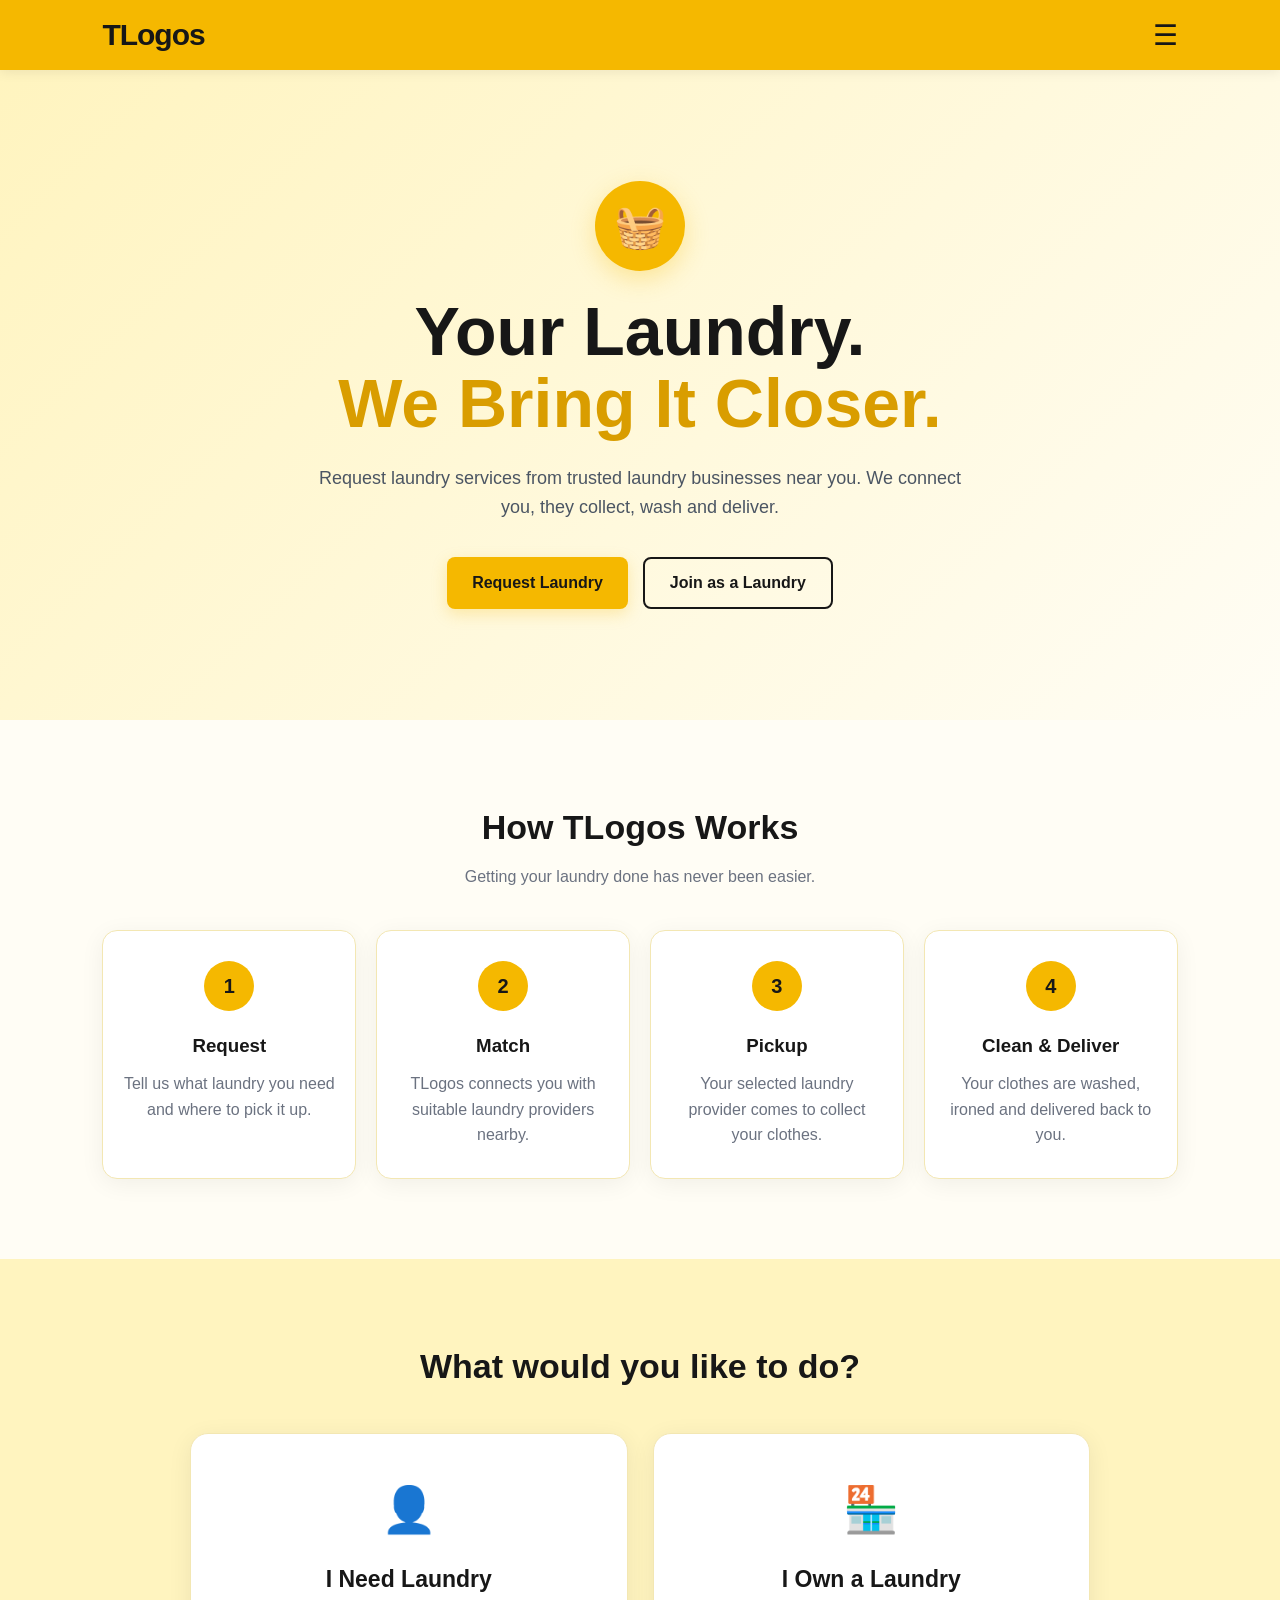
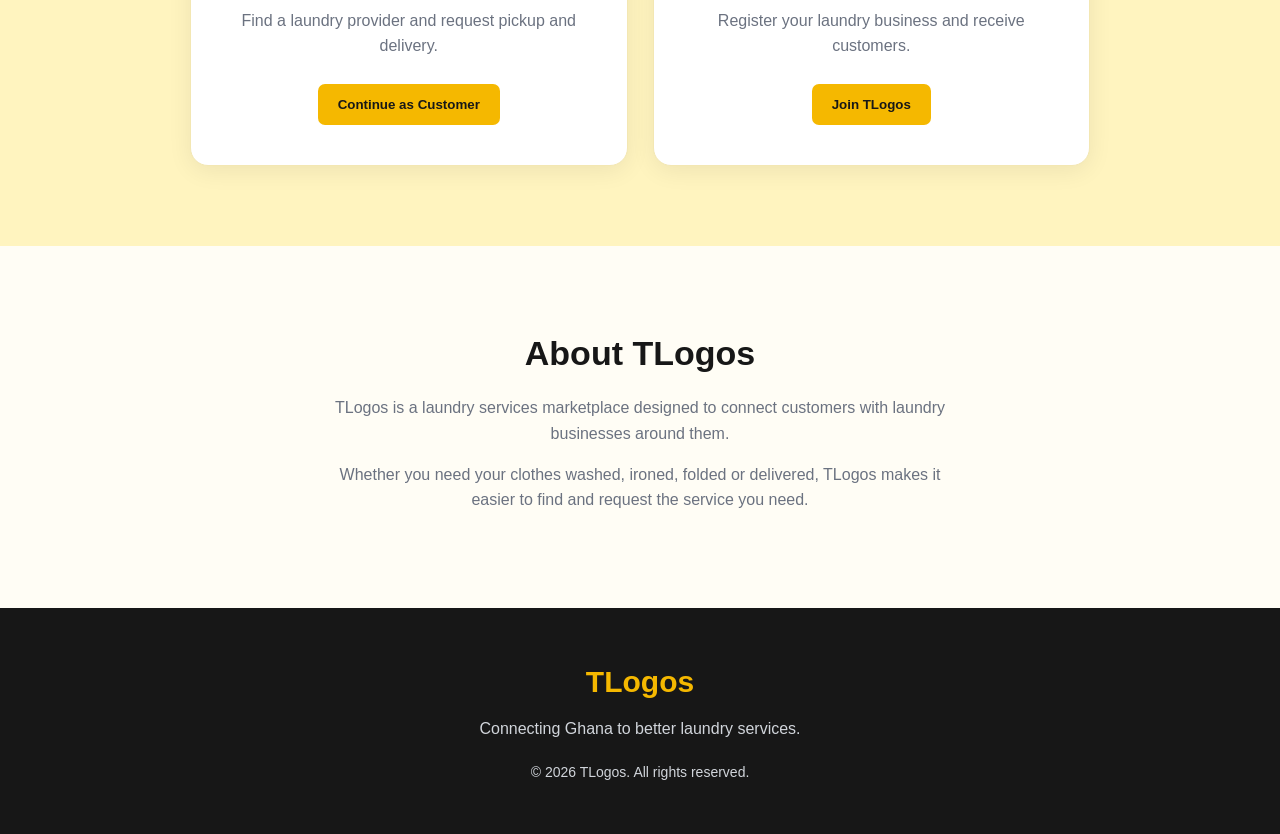
==== index.html @ b827c6e8 "Add files via upload" ====
<!DOCTYPE html>
<html lang="en">
<head>
    <meta charset="UTF-8">
    <meta name="viewport" content="width=device-width, initial-scale=1.0">

    <meta name="theme-color" content="#172554">

    <title>TLogos - Laundry Services</title>

    <link rel="stylesheet" href="style.css">
</head>

<body>

    <header class="top-bar">
        <div class="logo">TLogos</div>

        <button class="menu-btn" onclick="toggleMenu()">☰</button>
    </header>

    <div id="mobileMenu" class="mobile-menu">
        <a href="#home">Home</a>
        <a href="#how">How It Works</a>
        <a href="#about">About TLogos</a>
    </div>

    <main>

        <!-- HERO SECTION -->
        <section id="home" class="hero">

            <div class="hero-content">

                <div class="logo-circle">
                    🧺
                </div>

                <h1>
                    Your Laundry.<br>
                    <span>We Bring It Closer.</span>
                </h1>

                <p>
                    Request laundry services from trusted laundry businesses
                    near you. We connect you, they collect, wash and deliver.
                </p>

                <div class="hero-buttons">

                    <button class="primary-btn" onclick="chooseCustomer()">
                        Request Laundry
                    </button>

                    <button class="secondary-btn" onclick="chooseLaundry()">
                        Join as a Laundry
                    </button>

                </div>

            </div>

        </section>


        <!-- HOW IT WORKS -->
        <section id="how" class="section">

            <h2>How TLogos Works</h2>

            <p class="section-intro">
                Getting your laundry done has never been easier.
            </p>

            <div class="steps">

                <div class="step-card">
                    <div class="step-number">1</div>
                    <h3>Request</h3>
                    <p>
                        Tell us what laundry you need and where to pick it up.
                    </p>
                </div>

                <div class="step-card">
                    <div class="step-number">2</div>
                    <h3>Match</h3>
                    <p>
                        TLogos connects you with suitable laundry providers nearby.
                    </p>
                </div>

                <div class="step-card">
                    <div class="step-number">3</div>
                    <h3>Pickup</h3>
                    <p>
                        Your selected laundry provider comes to collect your clothes.
                    </p>
                </div>

                <div class="step-card">
                    <div class="step-number">4</div>
                    <h3>Clean & Deliver</h3>
                    <p>
                        Your clothes are washed, ironed and delivered back to you.
                    </p>
                </div>

            </div>

        </section>


        <!-- CUSTOMER / LAUNDRY CHOICE -->
        <section class="choice-section">

            <h2>What would you like to do?</h2>

            <div class="choice-container">

                <div class="choice-card">

                    <div class="choice-icon">👤</div>

                    <h3>I Need Laundry</h3>

                    <p>
                        Find a laundry provider and request pickup and delivery.
                    </p>

                    <button onclick="chooseCustomer()">
                        Continue as Customer
                    </button>

                </div>


                <div class="choice-card">

                    <div class="choice-icon">🏪</div>

                    <h3>I Own a Laundry</h3>

                    <p>
                        Register your laundry business and receive customers.
                    </p>

                    <button onclick="chooseLaundry()">
                        Join TLogos
                    </button>

                </div>

            </div>

        </section>


        <!-- ABOUT -->
        <section id="about" class="about-section">

            <h2>About TLogos</h2>

            <p>
                TLogos is a laundry services marketplace designed to connect
                customers with laundry businesses around them.
            </p>

            <p>
                Whether you need your clothes washed, ironed, folded or
                delivered, TLogos makes it easier to find and request the
                service you need.
            </p>

        </section>

    </main>


    <footer>

        <div class="footer-logo">TLogos</div>

        <p>
            Connecting Ghana to better laundry services.
        </p>

        <p class="copyright">
            © 2026 TLogos. All rights reserved.
        </p>

    </footer>


    <script src="app.js"></script>

</body>
</html>
---- style.css ----
* {
    margin: 0;
    padding: 0;
    box-sizing: border-box;
}

html {
    scroll-behavior: smooth;
}

body {
    font-family: Arial, Helvetica, sans-serif;
    background: #fffdf5;
    color: #171717;
    line-height: 1.6;
}


/* =========================
   HEADER
========================= */

.top-bar {
    height: 70px;
    padding: 0 8%;

    display: flex;
    align-items: center;
    justify-content: space-between;

    background: #f5b800;
    color: #171717;

    position: sticky;
    top: 0;
    z-index: 1000;

    box-shadow: 0 2px 12px rgba(0, 0, 0, 0.08);
}

.logo {
    font-size: 30px;
    font-weight: 800;
    letter-spacing: -1px;
}

.menu-btn {
    border: none;
    background: transparent;
    color: #171717;
    font-size: 28px;
    cursor: pointer;
}


/* =========================
   MOBILE MENU
========================= */

.mobile-menu {
    display: none;

    background: #ffffff;

    padding: 15px 8%;

    box-shadow: 0 4px 15px rgba(0, 0, 0, 0.08);
}

.mobile-menu a {
    display: block;

    text-decoration: none;

    color: #171717;

    padding: 10px 0;

    font-weight: 600;
}


/* =========================
   HERO
========================= */

.hero {
    min-height: 650px;

    display: flex;
    align-items: center;
    justify-content: center;

    text-align: center;

    padding: 70px 8%;

    background:
        linear-gradient(
            135deg,
            #fff4bf,
            #fffdf5
        );

    color: #171717;
}

.hero-content {
    max-width: 750px;
}

.logo-circle {
    width: 90px;
    height: 90px;

    margin: 0 auto 25px;

    display: flex;
    align-items: center;
    justify-content: center;

    border-radius: 50%;

    background: #f5b800;

    font-size: 42px;

    box-shadow: 0 8px 25px rgba(245, 184, 0, 0.3);
}

.hero h1 {
    font-size: clamp(38px, 7vw, 68px);

    line-height: 1.05;

    margin-bottom: 25px;
}

.hero h1 span {
    color: #d99d00;
}

.hero p {
    max-width: 650px;

    margin: auto;

    font-size: 18px;

    color: #4b5563;
}

.hero-buttons {
    margin-top: 35px;

    display: flex;

    gap: 15px;

    justify-content: center;

    flex-wrap: wrap;
}

.primary-btn,
.secondary-btn {
    padding: 15px 25px;

    border-radius: 8px;

    font-size: 16px;

    font-weight: 700;

    cursor: pointer;

    transition: 0.2s;
}

.primary-btn {
    border: none;

    background: #f5b800;

    color: #171717;

    box-shadow: 0 5px 15px rgba(245, 184, 0, 0.25);
}

.secondary-btn {
    border: 2px solid #171717;

    background: transparent;

    color: #171717;
}

.primary-btn:hover,
.secondary-btn:hover {
    transform: translateY(-2px);
}


/* =========================
   GENERAL SECTIONS
========================= */

.section,
.choice-section,
.about-section {
    padding: 80px 8%;

    text-align: center;
}

.section h2,
.choice-section h2,
.about-section h2 {
    font-size: 34px;

    margin-bottom: 10px;
}

.section-intro {
    color: #6b7280;

    margin-bottom: 40px;
}


/* =========================
   STEPS
========================= */

.steps {
    max-width: 1100px;

    margin: 40px auto 0;

    display: grid;

    grid-template-columns: repeat(4, 1fr);

    gap: 20px;
}

.step-card {
    background: #ffffff;

    padding: 30px 20px;

    border-radius: 15px;

    border: 1px solid #f3e7b3;

    box-shadow: 0 5px 25px rgba(0, 0, 0, 0.06);
}

.step-number {
    width: 50px;
    height: 50px;

    margin: 0 auto 20px;

    display: flex;

    align-items: center;

    justify-content: center;

    border-radius: 50%;

    background: #f5b800;

    color: #171717;

    font-weight: bold;

    font-size: 20px;
}

.step-card h3 {
    margin-bottom: 10px;
}

.step-card p {
    color: #6b7280;
}


/* =========================
   CUSTOMER / LAUNDRY CHOICE
========================= */

.choice-section {
    background: #fff4bf;
}

.choice-container {
    max-width: 900px;

    margin: 40px auto 0;

    display: grid;

    grid-template-columns: repeat(2, 1fr);

    gap: 25px;
}

.choice-card {
    background: #ffffff;

    padding: 40px 30px;

    border-radius: 18px;

    border: 1px solid #f3e7b3;

    box-shadow: 0 5px 25px rgba(0, 0, 0, 0.07);
}

.choice-icon {
    font-size: 45px;

    margin-bottom: 15px;
}

.choice-card h3 {
    font-size: 23px;

    margin-bottom: 10px;
}

.choice-card p {
    color: #6b7280;

    margin-bottom: 25px;
}

.choice-card button {
    border: none;

    background: #f5b800;

    color: #171717;

    padding: 13px 20px;

    border-radius: 7px;

    font-weight: bold;

    cursor: pointer;

    transition: 0.2s;
}

.choice-card button:hover {
    background: #d99d00;

    transform: translateY(-2px);
}


/* =========================
   ABOUT
========================= */

.about-section {
    max-width: 850px;

    margin: auto;
}

.about-section p {
    margin: 15px auto;

    color: #6b7280;
}


/* =========================
   FOOTER
========================= */

footer {
    background: #171717;

    color: white;

    text-align: center;

    padding: 50px 8%;
}

.footer-logo {
    font-size: 30px;

    font-weight: bold;

    margin-bottom: 10px;

    color: #f5b800;
}

footer p {
    color: #d1d5db;
}

.copyright {
    margin-top: 20px;

    font-size: 14px;
}


/* =========================
   MOBILE
========================= */

@media (max-width: 800px) {

    .steps {
        grid-template-columns: repeat(2, 1fr);
    }

}


@media (max-width: 600px) {

    .top-bar {
        padding: 0 6%;
    }

    .hero {
        min-height: 600px;

        padding: 60px 6%;
    }

    .hero p {
        font-size: 16px;
    }

    .section,
    .choice-section,
    .about-section {
        padding: 60px 6%;
    }

    .steps {
        grid-template-columns: 1fr;
    }

    .choice-container {
        grid-template-columns: 1fr;
    }

    .hero-buttons {
        flex-direction: column;
    }

    .primary-btn,
    .secondary-btn {
        width: 100%;
    }

}

/* =========================
   REGISTRATION
========================= */

.registration-section {
    min-height: calc(100vh - 70px);

    display: flex;
    justify-content: center;
    align-items: center;

    padding: 60px 6%;

    background:
        linear-gradient(
            135deg,
            #fff4bf,
            #fffdf5
        );
}

.registration-card {
    width: 100%;
    max-width: 550px;

    background: #ffffff;

    padding: 45px 40px;

    border-radius: 20px;

    border: 1px solid #f3e7b3;

    box-shadow: 0 10px 40px rgba(0, 0, 0, 0.08);

    text-align: center;
}

.registration-icon {
    width: 75px;
    height: 75px;

    margin: 0 auto 20px;

    display: flex;
    align-items: center;
    justify-content: center;

    border-radius: 50%;

    background: #fff4bf;

    font-size: 35px;
}

.registration-card h1 {
    font-size: 32px;

    margin-bottom: 10px;
}

.registration-intro {
    color: #6b7280;

    margin-bottom: 30px;
}

.form-group {
    text-align: left;

    margin-bottom: 20px;
}

.form-group label {
    display: block;

    margin-bottom: 7px;

    font-weight: 700;

    color: #171717;
}

.form-group input,
.form-group select {
    width: 100%;

    padding: 14px 15px;

    border: 1px solid #d1d5db;

    border-radius: 8px;

    font-size: 15px;

    outline: none;

    background: #ffffff;
}

.form-group input:focus,
.form-group select:focus {
    border-color: #f5b800;

    box-shadow: 0 0 0 3px rgba(245, 184, 0, 0.15);
}

.form-button {
    width: 100%;

    border: none;

    background: #f5b800;

    color: #171717;

    padding: 15px;

    border-radius: 8px;

    font-size: 16px;

    font-weight: 700;

    cursor: pointer;

    margin-top: 5px;

    transition: 0.2s;
}

.form-button:hover {
    background: #d99d00;

    transform: translateY(-1px);
}

.switch-account {
    margin-top: 25px;

    color: #6b7280;
}

.switch-account a,
.back-home a {
    color: #b17d00;

    font-weight: 700;

    text-decoration: none;
}

.back-home {
    margin-top: 20px;
}


/* MOBILE REGISTRATION */

@media (max-width: 600px) {

    .registration-section {
        padding: 40px 5%;
    }

    .registration-card {
        padding: 35px 22px;
    }

    .registration-card h1 {
        font-size: 27px;
    }

}
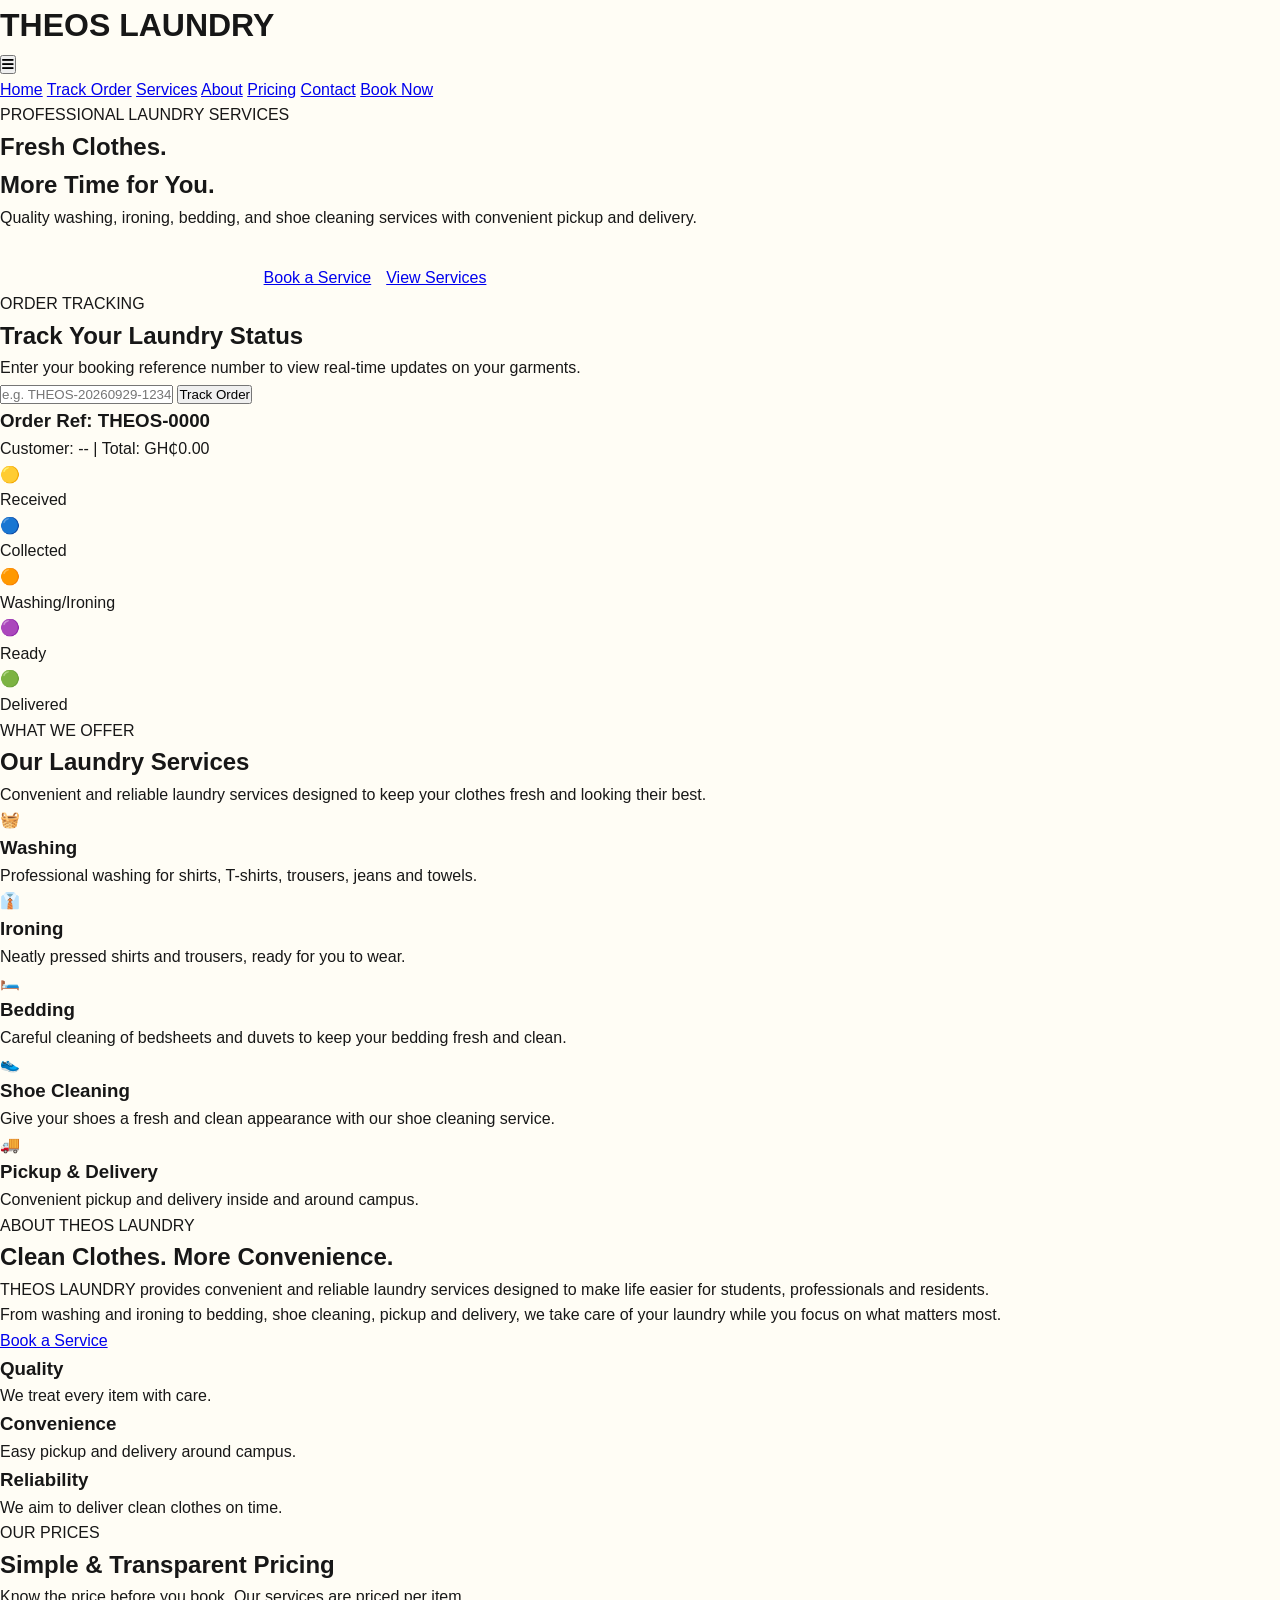
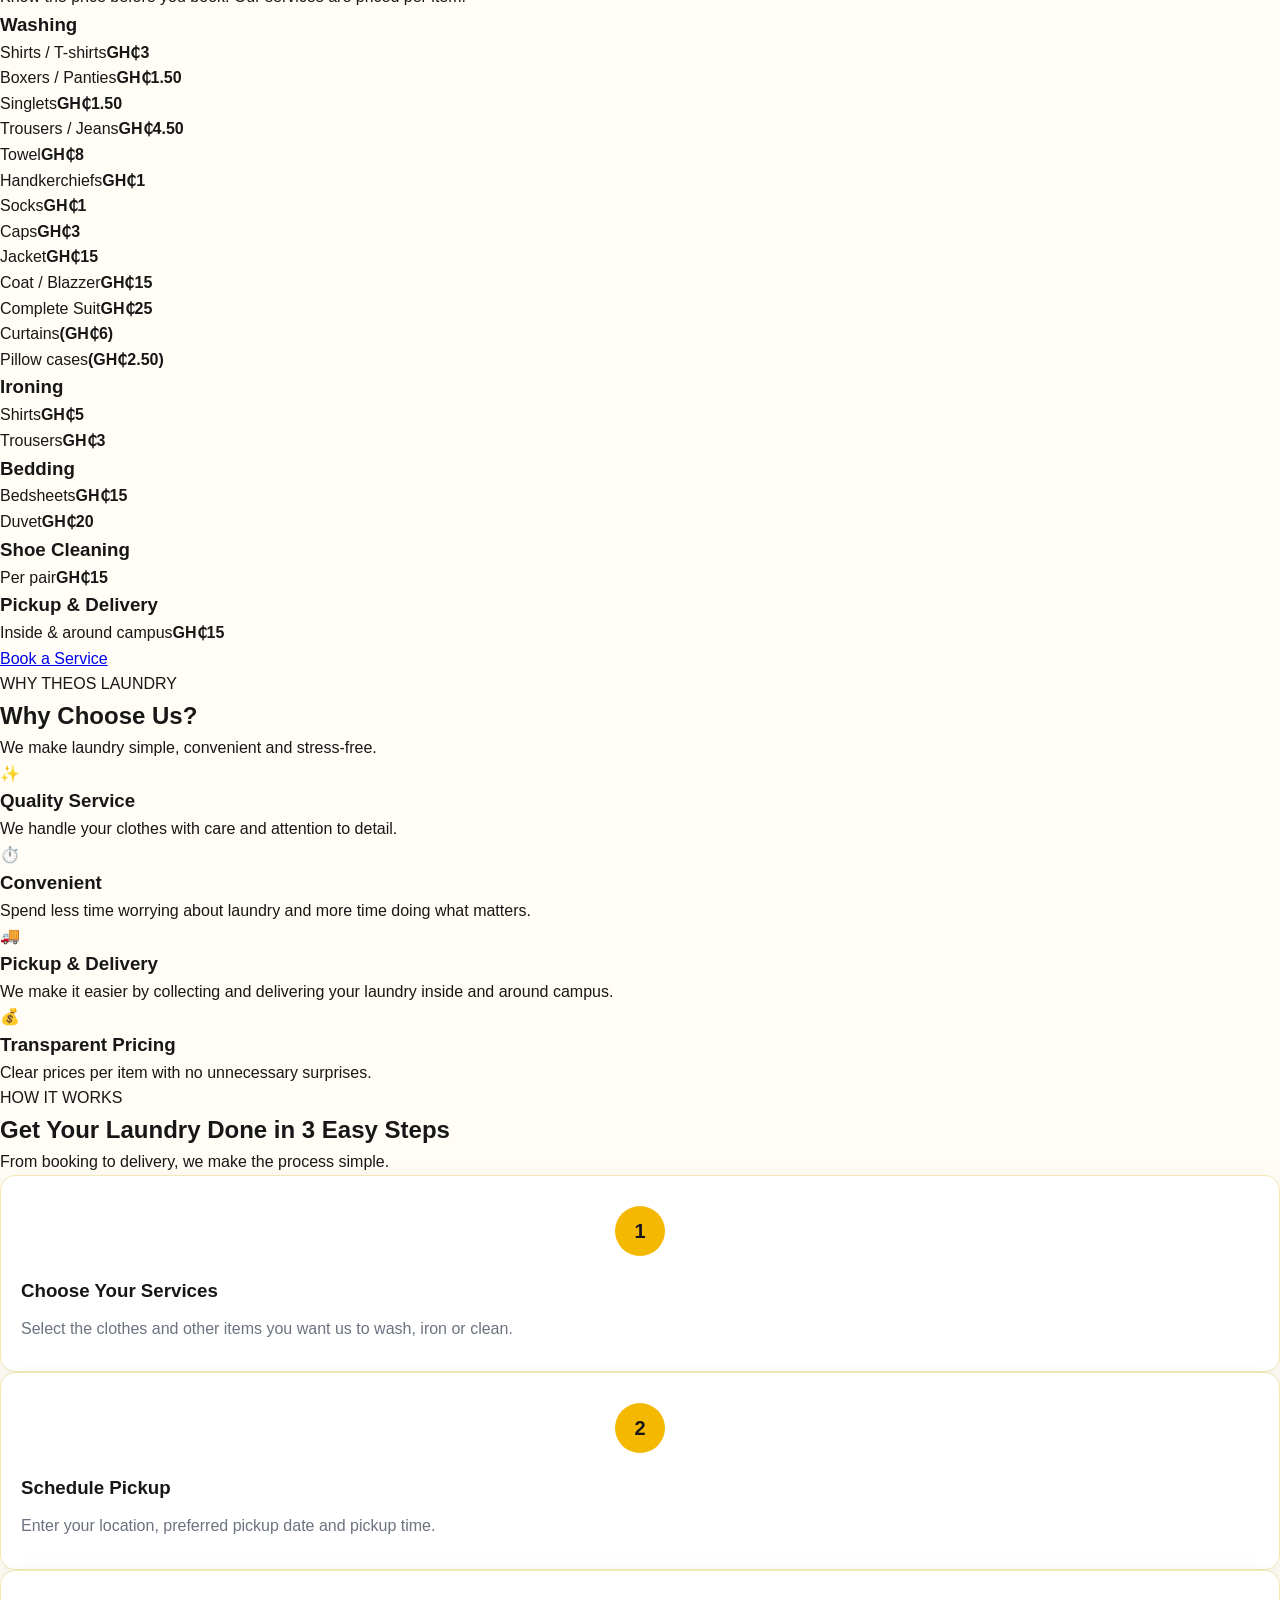
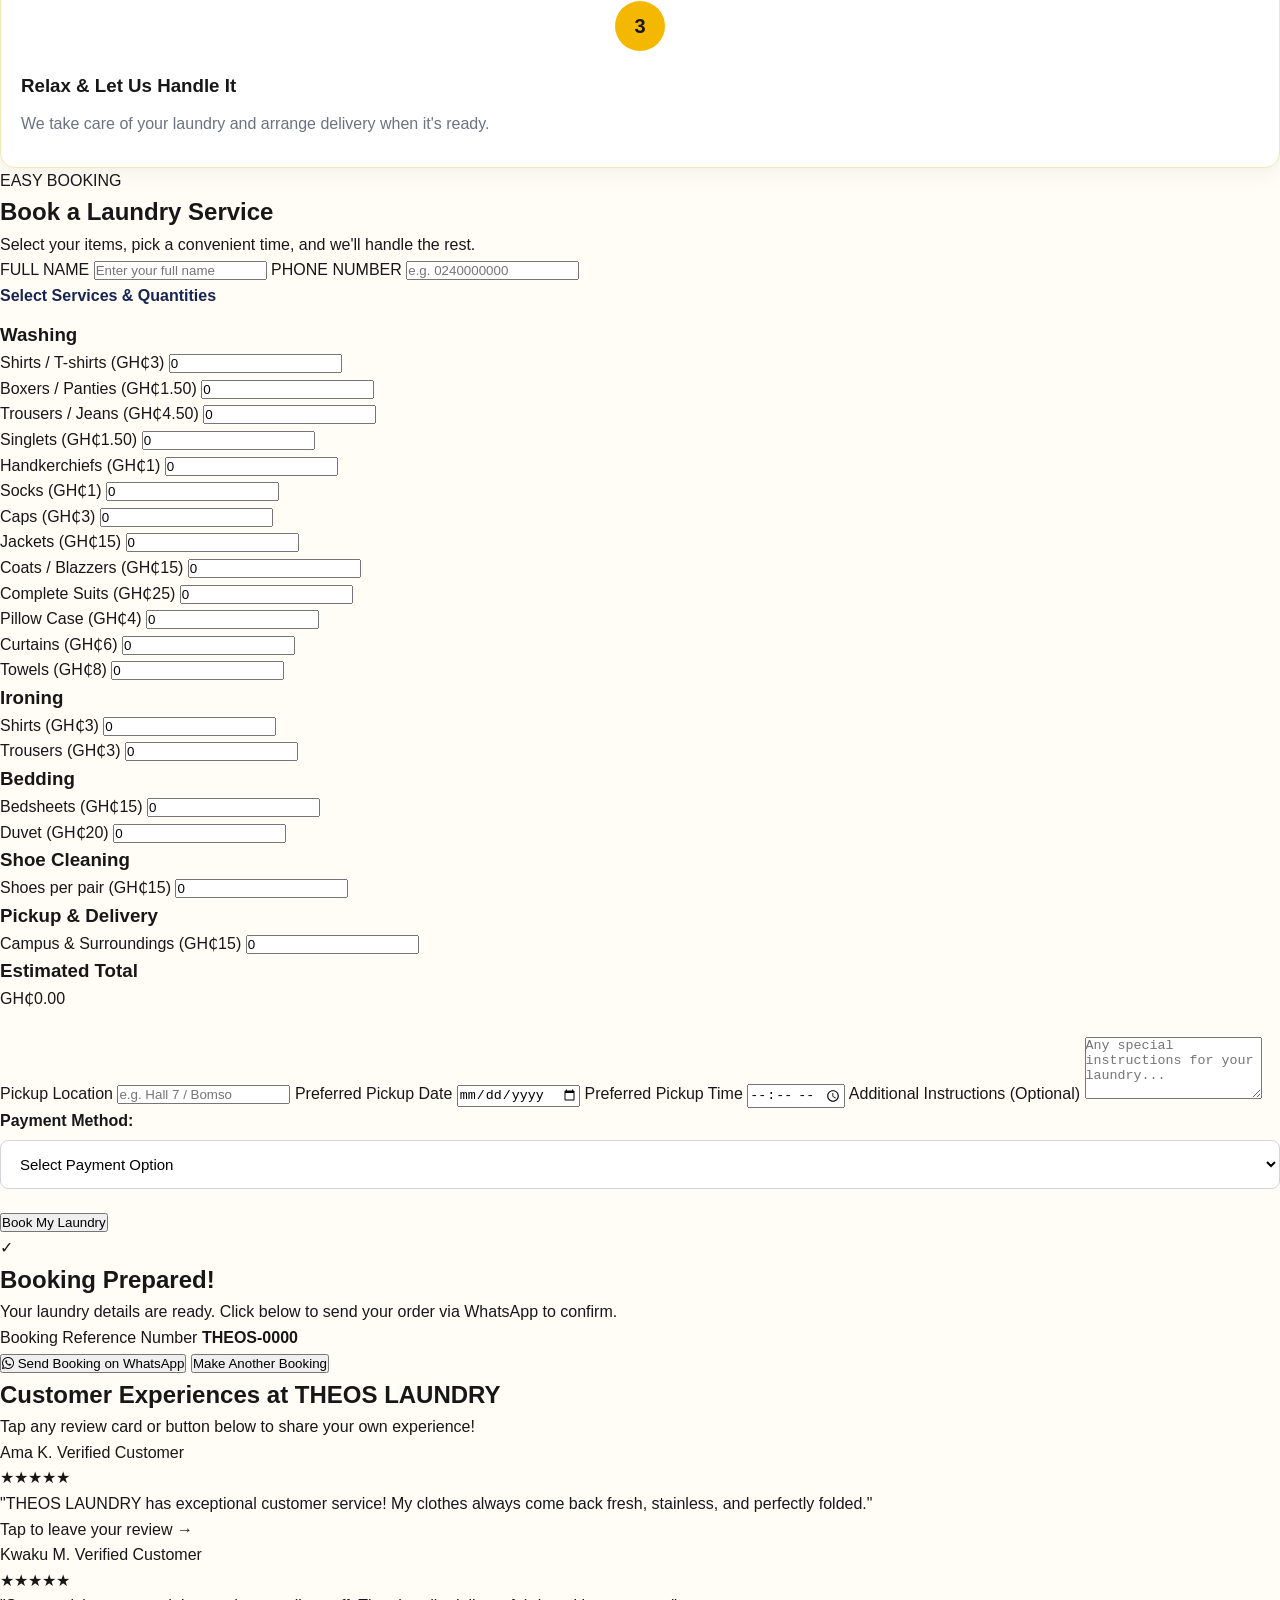
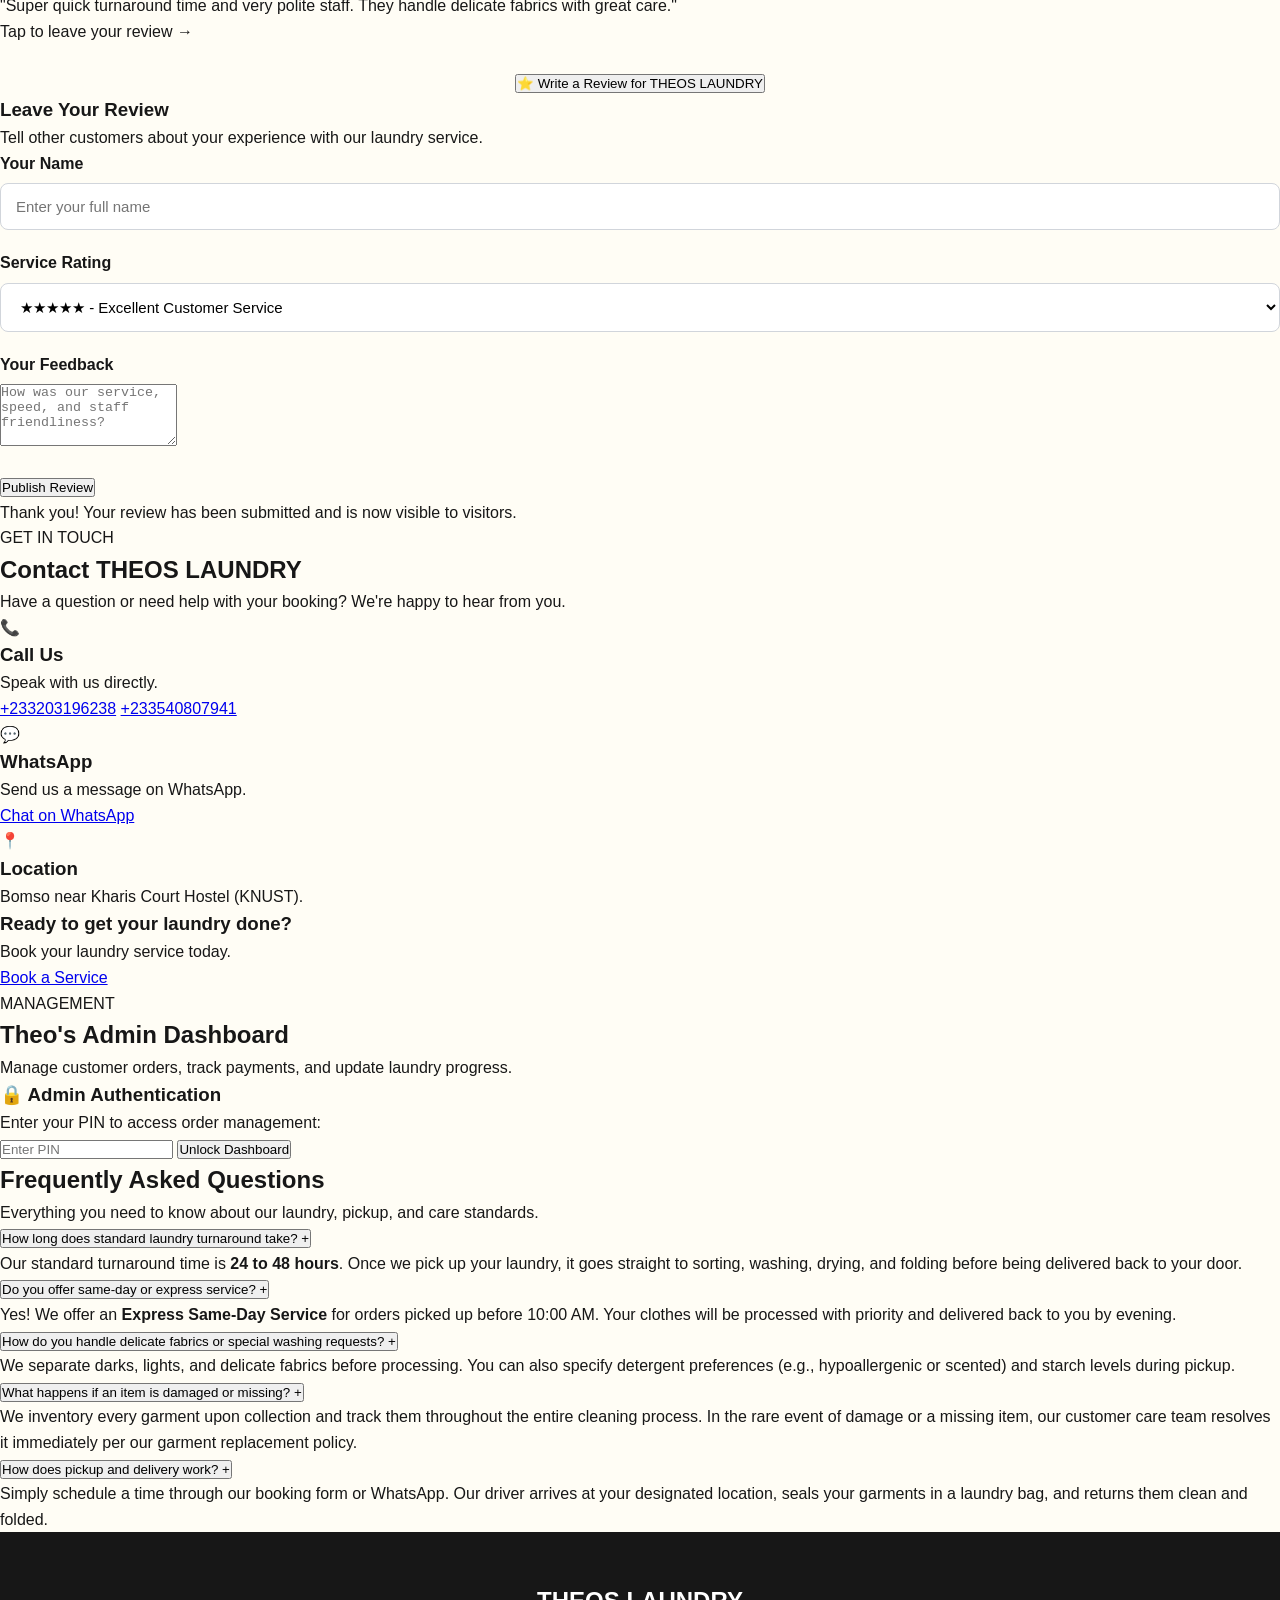
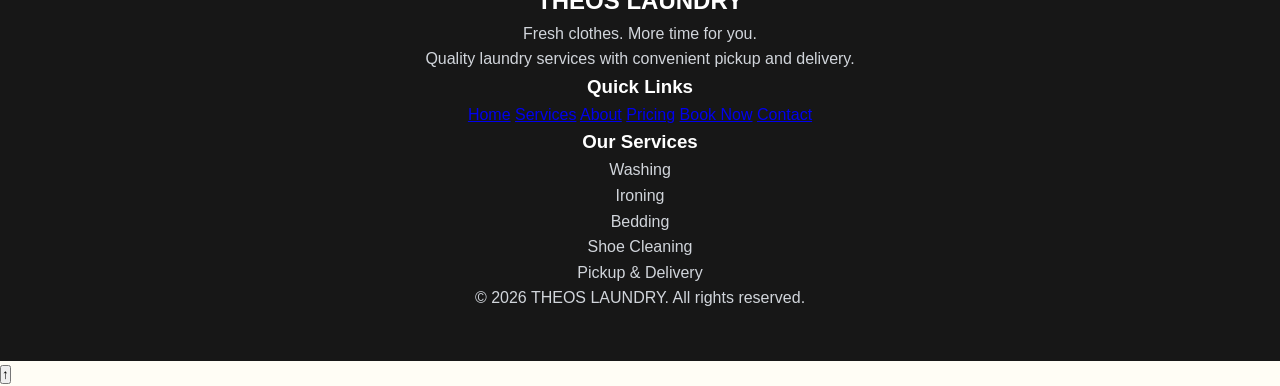
==== commit d1f151a9: "Update index.html" ====
--- a/index.html
+++ b/index.html
@@ -1,198 +1,801 @@
 <!DOCTYPE html>
 <html lang="en">
+
 <head>
     <meta charset="UTF-8">
     <meta name="viewport" content="width=device-width, initial-scale=1.0">
-
-    <meta name="theme-color" content="#172554">
-
-    <title>TLogos - Laundry Services</title>
-
+    <title>THEOS LAUNDRY | Professional Laundry and Garment Care</title>
+
+   <link rel="manifest" href="manifest.json">
+<meta name="theme-color" content="#172554">
+    <!-- CSS Stylesheets -->
     <link rel="stylesheet" href="style.css">
+    <link rel="stylesheet" href="https://cdnjs.cloudflare.com/ajax/libs/font-awesome/6.5.2/css/all.min.css">
 </head>
 
-<body>
-
-    <header class="top-bar">
-        <div class="logo">TLogos</div>
-
-        <button class="menu-btn" onclick="toggleMenu()">☰</button>
+<body> 
+
+    <!-- HEADER -->
+    <header>
+        <h1>THEOS LAUNDRY</h1>
+
+        <button class="menu-toggle" id="menu-toggle" aria-label="Toggle Navigation">
+            <i class="fa-solid fa-bars"></i>
+        </button>
+
+        <nav id="navbar">
+            <a href="#home">Home</a>
+            <a href="#track-order">Track Order</a>
+            <a href="#services">Services</a>
+            <a href="#about">About</a>
+            <a href="#pricing">Pricing</a>
+            <a href="#contact">Contact</a>
+            <a href="#booking">Book Now</a>
+        </nav>
     </header>
 
-    <div id="mobileMenu" class="mobile-menu">
-        <a href="#home">Home</a>
-        <a href="#how">How It Works</a>
-        <a href="#about">About TLogos</a>
-    </div>
-
+    <!-- MAIN CONTENT -->
     <main>
 
-        <!-- HERO SECTION -->
-        <section id="home" class="hero">
-
+        <!-- HOME HERO -->
+        <section id="home">
             <div class="hero-content">
-
-                <div class="logo-circle">
-                    🧺
-                </div>
-
-                <h1>
-                    Your Laundry.<br>
-                    <span>We Bring It Closer.</span>
-                </h1>
-
-                <p>
-                    Request laundry services from trusted laundry businesses
-                    near you. We connect you, they collect, wash and deliver.
-                </p>
-
-                <div class="hero-buttons">
-
-                    <button class="primary-btn" onclick="chooseCustomer()">
-                        Request Laundry
-                    </button>
-
-                    <button class="secondary-btn" onclick="chooseLaundry()">
-                        Join as a Laundry
-                    </button>
-
-                </div>
-
-            </div>
-
-        </section>
-
+                <div class="hero-text">
+                    <p class="hero-label">PROFESSIONAL LAUNDRY SERVICES</p>
+                    <h1>Fresh Clothes.<br><span>More Time for You.</span></h1>
+                    <p>Quality washing, ironing, bedding, and shoe cleaning services with convenient pickup and delivery.</p>
+                    <div class="hero-buttons">
+                        <a href="#booking" class="btn-primary">Book a Service</a>
+                        <a href="#services" class="btn-secondary">View Services</a>
+                    </div>
+                </div>
+            </div>
+        </section>
+
+        <!-- TRACK ORDER SECTION -->
+        <section id="track-order">
+            <div class="section-heading">
+                <p>ORDER TRACKING</p>
+                <h2>Track Your Laundry Status</h2>
+                <p>Enter your booking reference number to view real-time updates on your garments.</p>
+            </div>
+
+            <div class="tracker-card">
+                <div class="tracker-input-group">
+                    <label for="track-input" class="sr-only" style="display:none;">Order Reference</label>
+                    <input type="text" id="track-input" name="track_input" placeholder="e.g. THEOS-20260929-1234">
+                    <button id="track-btn" type="button">Track Order</button>
+                </div>
+
+                <!-- TRACKER RESULT DISPLAY -->
+                <div id="tracker-result" class="tracker-result">
+                    <div class="order-info-header">
+                        <h3>Order Ref: <span id="display-ref-id">THEOS-0000</span></h3>
+                        <p id="display-order-details">Customer: -- | Total: GH₵0.00</p>
+                    </div>
+
+                    <!-- Progress Steps -->
+                    <div class="status-steps">
+                        <div class="step-item" id="status-received">
+                            <div class="step-icon">🟡</div>
+                            <p>Received</p>
+                        </div>
+                        <div class="step-item" id="status-collected">
+                            <div class="step-icon">🔵</div>
+                            <p>Collected</p>
+                        </div>
+                        <div class="step-item" id="status-processing">
+                            <div class="step-icon">🟠</div>
+                            <p>Washing/Ironing</p>
+                        </div>
+                        <div class="step-item" id="status-ready">
+                            <div class="step-icon">🟣</div>
+                            <p>Ready</p>
+                        </div>
+                        <div class="step-item" id="status-delivered">
+                            <div class="step-icon">🟢</div>
+                            <p>Delivered</p>
+                        </div>
+                    </div>
+                    
+                    <p id="tracker-error-msg" class="tracker-error-msg"></p>
+                </div>
+            </div>
+        </section>
+
+        <!-- SERVICES -->
+        <section id="services">
+            <div class="section-heading">
+                <p>WHAT WE OFFER</p>
+                <h2>Our Laundry Services</h2>
+                <p>Convenient and reliable laundry services designed to keep your clothes fresh and looking their best.</p>
+            </div>
+
+            <div class="services-container">
+                <div class="service-card">
+                    <div class="service-icon">🧺</div>
+                    <h3>Washing</h3>
+                    <p>Professional washing for shirts, T-shirts, trousers, jeans and towels.</p>
+                </div>
+
+                <div class="service-card">
+                    <div class="service-icon">👔</div>
+                    <h3>Ironing</h3>
+                    <p>Neatly pressed shirts and trousers, ready for you to wear.</p>
+                </div>
+
+                <div class="service-card">
+                    <div class="service-icon">🛏️</div>
+                    <h3>Bedding</h3>
+                    <p>Careful cleaning of bedsheets and duvets to keep your bedding fresh and clean.</p>
+                </div>
+
+                <div class="service-card">
+                    <div class="service-icon">👟</div>
+                    <h3>Shoe Cleaning</h3>
+                    <p>Give your shoes a fresh and clean appearance with our shoe cleaning service.</p>
+                </div>
+
+                <div class="service-card">
+                    <div class="service-icon">🚚</div>
+                    <h3>Pickup & Delivery</h3>
+                    <p>Convenient pickup and delivery inside and around campus.</p>
+                </div>
+            </div>
+        </section>
+
+        <!-- ABOUT -->
+        <section id="about">
+            <div class="about-container">
+                <div class="about-text">
+                    <p class="about-label">ABOUT THEOS LAUNDRY</p>
+                    <h2>Clean Clothes. More Convenience.</h2>
+                    <p>THEOS LAUNDRY provides convenient and reliable laundry services designed to make life easier for students, professionals and residents.</p>
+                    <p>From washing and ironing to bedding, shoe cleaning, pickup and delivery, we take care of your laundry while you focus on what matters most.</p>
+                    <a href="#booking" class="btn-primary">Book a Service</a>
+                </div>
+
+                <div class="about-highlights">
+                    <div class="highlight">
+                        <h3>Quality</h3>
+                        <p>We treat every item with care.</p>
+                    </div>
+                    <div class="highlight">
+                        <h3>Convenience</h3>
+                        <p>Easy pickup and delivery around campus.</p>
+                    </div>
+                    <div class="highlight">
+                        <h3>Reliability</h3>
+                        <p>We aim to deliver clean clothes on time.</p>
+                    </div>
+                </div>
+            </div>
+        </section>
+
+        <!-- PRICING -->
+        <section id="pricing">
+            <div class="section-heading">
+                <p>OUR PRICES</p>
+                <h2>Simple & Transparent Pricing</h2>
+                <p>Know the price before you book. Our services are priced per item.</p>
+            </div>
+
+            <div class="pricing-container">
+                <div class="pricing-card">
+                    <h3>Washing</h3>
+                    <div class="price-item"><span>Shirts / T-shirts</span><strong>GH₵3</strong></div>
+                    <div class="price-item"><span>Boxers / Panties</span><strong>GH₵1.50</strong></div>
+                    <div class="price-item"><span>Singlets</span><strong>GH₵1.50</strong></div>
+                    <div class="price-item"><span>Trousers / Jeans</span><strong>GH₵4.50</strong></div>
+                    <div class="price-item"><span>Towel</span><strong>GH₵8</strong></div>
+                    <div class="price-item"><span>Handkerchiefs</span><strong>GH₵1</strong></div>
+                    <div class="price-item"><span>Socks</span><strong>GH₵1</strong></div>
+                    <div class="price-item"><span>Caps</span><strong>GH₵3</strong></div>
+                    <div class="price-item"><span>Jacket</span><strong>GH₵15</strong></div>
+                    <div class="price-item"><span>Coat / Blazzer</span><strong>GH₵15</strong></div>
+                    <div class="price-item"><span>Complete Suit</span><strong>GH₵25</strong></div>
+                    <div class="price-item"><span>Curtains</span><strong>(GH₵6)</strong></div>
+                    <div class="price-item"><span>Pillow cases</span><strong>(GH₵2.50)</strong></div>
+
+                </div>
+
+                <div class="pricing-card">
+                    <h3>Ironing</h3>
+                    <div class="price-item"><span>Shirts</span><strong>GH₵5</strong></div>
+                    <div class="price-item"><span>Trousers</span><strong>GH₵3</strong></div>
+                </div>
+
+                <div class="pricing-card">
+                    <h3>Bedding</h3>
+                    <div class="price-item"><span>Bedsheets</span><strong>GH₵15</strong></div>
+                    <div class="price-item"><span>Duvet</span><strong>GH₵20</strong></div>
+                </div>
+
+                <div class="pricing-card">
+                    <h3>Shoe Cleaning</h3>
+                    <div class="price-item"><span>Per pair</span><strong>GH₵15</strong></div>
+                </div>
+
+                <div class="pricing-card pickup-card">
+                    <h3>Pickup & Delivery</h3>
+                    <div class="price-item"><span>Inside & around campus</span><strong>GH₵15</strong></div>
+                </div>
+            </div>
+
+            <div class="pricing-button">
+                <a href="#booking" class="btn-primary">Book a Service</a>
+            </div>
+        </section>
+
+        <!-- WHY CHOOSE US -->
+        <section id="why-us">
+            <div class="section-heading">
+                <p>WHY THEOS LAUNDRY</p>
+                <h2>Why Choose Us?</h2>
+                <p>We make laundry simple, convenient and stress-free.</p>
+            </div>
+
+            <div class="why-container">
+                <div class="why-card">
+                    <div class="why-icon">✨</div>
+                    <h3>Quality Service</h3>
+                    <p>We handle your clothes with care and attention to detail.</p>
+                </div>
+
+                <div class="why-card">
+                    <div class="why-icon">⏱️</div>
+                    <h3>Convenient</h3>
+                    <p>Spend less time worrying about laundry and more time doing what matters.</p>
+                </div>
+
+                <div class="why-card">
+                    <div class="why-icon">🚚</div>
+                    <h3>Pickup & Delivery</h3>
+                    <p>We make it easier by collecting and delivering your laundry inside and around campus.</p>
+                </div>
+
+                <div class="why-card">
+                    <div class="why-icon">💰</div>
+                    <h3>Transparent Pricing</h3>
+                    <p>Clear prices per item with no unnecessary surprises.</p>
+                </div>
+            </div>
+        </section>
 
         <!-- HOW IT WORKS -->
-        <section id="how" class="section">
-
-            <h2>How TLogos Works</h2>
-
-            <p class="section-intro">
-                Getting your laundry done has never been easier.
-            </p>
-
-            <div class="steps">
-
+        <section id="how-it-works">
+            <div class="section-heading">
+                <p>HOW IT WORKS</p>
+                <h2>Get Your Laundry Done in 3 Easy Steps</h2>
+                <p>From booking to delivery, we make the process simple.</p>
+            </div>
+
+            <div class="steps-container">
                 <div class="step-card">
                     <div class="step-number">1</div>
-                    <h3>Request</h3>
-                    <p>
-                        Tell us what laundry you need and where to pick it up.
-                    </p>
+                    <h3>Choose Your Services</h3>
+                    <p>Select the clothes and other items you want us to wash, iron or clean.</p>
                 </div>
 
                 <div class="step-card">
                     <div class="step-number">2</div>
-                    <h3>Match</h3>
-                    <p>
-                        TLogos connects you with suitable laundry providers nearby.
-                    </p>
+                    <h3>Schedule Pickup</h3>
+                    <p>Enter your location, preferred pickup date and pickup time.</p>
                 </div>
 
                 <div class="step-card">
                     <div class="step-number">3</div>
-                    <h3>Pickup</h3>
-                    <p>
-                        Your selected laundry provider comes to collect your clothes.
-                    </p>
-                </div>
-
-                <div class="step-card">
-                    <div class="step-number">4</div>
-                    <h3>Clean & Deliver</h3>
-                    <p>
-                        Your clothes are washed, ironed and delivered back to you.
-                    </p>
-                </div>
-
-            </div>
-
-        </section>
-
-
-        <!-- CUSTOMER / LAUNDRY CHOICE -->
-        <section class="choice-section">
-
-            <h2>What would you like to do?</h2>
-
-            <div class="choice-container">
-
-                <div class="choice-card">
-
-                    <div class="choice-icon">👤</div>
-
-                    <h3>I Need Laundry</h3>
-
-                    <p>
-                        Find a laundry provider and request pickup and delivery.
-                    </p>
-
-                    <button onclick="chooseCustomer()">
-                        Continue as Customer
-                    </button>
-
-                </div>
-
-
-                <div class="choice-card">
-
-                    <div class="choice-icon">🏪</div>
-
-                    <h3>I Own a Laundry</h3>
-
-                    <p>
-                        Register your laundry business and receive customers.
-                    </p>
-
-                    <button onclick="chooseLaundry()">
-                        Join TLogos
-                    </button>
-
-                </div>
-
-            </div>
-
-        </section>
-
-
-        <!-- ABOUT -->
-        <section id="about" class="about-section">
-
-            <h2>About TLogos</h2>
-
-            <p>
-                TLogos is a laundry services marketplace designed to connect
-                customers with laundry businesses around them.
-            </p>
-
-            <p>
-                Whether you need your clothes washed, ironed, folded or
-                delivered, TLogos makes it easier to find and request the
-                service you need.
-            </p>
-
-        </section>
+                    <h3>Relax & Let Us Handle It</h3>
+                    <p>We take care of your laundry and arrange delivery when it's ready.</p>
+                </div>
+            </div>
+        </section>
+
+        <!-- BOOKING -->
+        <section id="booking">
+            <div class="section-heading">
+                <p>EASY BOOKING</p>
+                <h2>Book a Laundry Service</h2>
+                <p>Select your items, pick a convenient time, and we'll handle the rest.</p>
+            </div>
+
+            <!-- BOOKING FORM -->
+            <form id="booking-form">
+                <label for="name">FULL NAME</label>
+                <input type="text" id="name" name="full_name" placeholder="Enter your full name" required>
+
+                <label for="phone">PHONE NUMBER</label>
+                <input type="tel" id="phone" name="phone_number" placeholder="e.g. 0240000000" required>
+
+                <p style="font-weight: bold; margin-bottom: 12px; color: #172554;">Select Services & Quantities</p>
+
+                <div class="service-options">
+                    <div class="service-category">
+                        <h3>Washing</h3>
+                        <div class="service-item">
+                            <label for="washing-shirts">Shirts / T-shirts (GH₵3)</label>
+                            <input type="number" id="washing-shirts" name="washing_shirts" class="quantity" data-price="3" min="0" value="0">
+                        </div>
+                        <div class="service-item">
+                            <label for="washing-boxers">Boxers / Panties (GH₵1.50)</label> 
+                            <input type="number" id="washing-boxers" name="washing_boxers" class="quantity" data-price="1.50" min="0" value="0">
+                        </div>
+                    
+                        <div class="service-item">
+                            <label for="washing-trousers">Trousers / Jeans (GH₵4.50)</label>
+                            <input type="number" id="washing-trousers" name="washing_trousers" class="quantity" data-price="4.50" min="0" value="0">
+                        </div>
+
+                        <div class="service-item">
+                            <label for="washing-singlets">Singlets (GH₵1.50)</label>
+                            <input type="number" id="washing-singlets" name="washing_singlets" class="quantity" data-price="1.50" min="0" value="0">
+                        </div>
+
+                        <div class="service-item">
+                            <label for="washing-handkerchiefs">Handkerchiefs (GH₵1)</label>
+                            <input type="number" id="washing-handkerchiefs" name="washing_handkerchiefs" class="quantity" data-price="1" min="0" value="0">
+                        </div>
+
+                        <div class="service-item">
+                            <label for="washing-socks">Socks (GH₵1)</label>
+                            <input type="number" id="washing-socks" name="washing_socks" class="quantity" data-price="1" min="0" value="0">
+                        </div>
+
+                        <div class="service-item">
+                            <label for="washing-caps">Caps (GH₵3)</label>
+                            <input type="number" id="washing-caps" name="washing_caps" class="quantity" data-price="3" min="0" value="0">
+                        </div>
+
+                        <div class="service-item">
+                            <label for="washing-jackets">Jackets (GH₵15)</label>
+                            <input type="number" id="washing-jackets" name="washing_jackets" class="quantity" data-price="15" min="0" value="0">
+                        </div>
+
+                        <div class="service-item">
+                            <label for="washing-coats">Coats / Blazzers (GH₵15)</label>
+                            <input type="number" id="washing-coats" name="washing_coats" class="quantity" data-price="15" min="0" value="0">
+                        </div>
+
+                        <div class="service-item">
+                            <label for="washing-suits">Complete Suits (GH₵25)</label>
+                            <input type="number" id="washing-suits" name="washing_suits" class="quantity" data-price="25" min="0" value="0">
+                        </div>
+
+                        <div class="service-item">
+                            <label for="washing-pillow">Pillow Case (GH₵4)</label>
+                            <input type="number" id="washing-pillow" name="washing_pillow" class="quantity" data-price="4" min="0" value="0">
+                        </div>
+
+                        <div class="service-item">
+                            <label for="washing-curtains">Curtains (GH₵6)</label>
+                            <input type="number" id="washing-curtains" name="washing_curtains" class="quantity" data-price="6" min="0" value="0">
+                        </div>
+
+
+
+                        <div class="service-item">
+                            <label for="washing-towels">Towels (GH₵8)</label>
+                            <input type="number" id="washing-towels" name="washing_towels" class="quantity" data-price="8" min="0" value="0">
+                        </div>
+
+                    </div>
+
+                    <div class="service-category">
+                        <h3>Ironing</h3>
+                        <div class="service-item">
+                            <label for="ironing-shirts">Shirts (GH₵3)</label>
+                            <input type="number" id="ironing-shirts" name="ironing_shirts" class="quantity" data-price="5" min="0" value="0">
+                        </div>
+                        <div class="service-item">
+                            <label for="ironing-trousers">Trousers (GH₵3)</label>
+                            <input type="number" id="ironing-trousers" name="ironing_trousers" class="quantity" data-price="3" min="0" value="0">
+                        </div>
+                    </div>
+
+                    <div class="service-category">
+                        <h3>Bedding</h3>
+                        <div class="service-item">
+                            <label for="bedsheets">Bedsheets (GH₵15)</label>
+                            <input type="number" id="bedsheets" name="bedsheets" class="quantity" data-price="15" min="0" value="0">
+                        </div>
+                        <div class="service-item">
+                            <label for="duvet">Duvet (GH₵20)</label>
+                            <input type="number" id="duvet" name="duvet" class="quantity" data-price="20" min="0" value="0">
+                        </div>
+                    </div>
+
+                    <div class="service-category">
+                        <h3>Shoe Cleaning</h3>
+                        <div class="service-item">
+                            <label for="shoes">Shoes per pair (GH₵15)</label>
+                            <input type="number" id="shoes" name="shoes" class="quantity" data-price="15" min="0" value="0">
+                        </div>
+                    </div>
+
+                    <div class="service-category">
+                        <h3>Pickup & Delivery</h3>
+                        <div class="service-item">
+                            <label for="pickup">Campus & Surroundings (GH₵15)</label>
+                            <input type="number" id="pickup" name="pickup" class="quantity" data-price="15" min="0" value="0">
+                        </div>
+                    </div>
+                </div>
+
+                <div class="price-summary">
+                    <h3>Estimated Total</h3>
+                    <p id="estimated-total">GH₵0.00</p>
+                </div>
+
+                <br>
+
+                <label for="location">Pickup Location</label>
+                <input type="text" id="location" name="location" placeholder="e.g. Hall 7 / Bomso" required>
+
+                <label for="pickup-date">Preferred Pickup Date</label>
+                <input type="date" id="pickup-date" name="pickup_date" required>
+
+                <label for="pickup-time">Preferred Pickup Time</label>
+                <input type="time" id="pickup-time" name="pickup_time" required>
+
+                <label for="message">Additional Instructions (Optional)</label>
+                <textarea id="message" name="message" rows="4" placeholder="Any special instructions for your laundry..."></textarea>
+
+                <div class="form-group">
+                    <label for="payment-method">Payment Method:</label>
+                    <select id="payment-method" name="payment_method" required>
+                        <option value="" disabled selected>Select Payment Option</option>
+                        <option value="Cash">Cash on Pickup / Delivery</option>
+                        <option value="MoMo">Mobile Money (MTN / Telecel / AT)</option>
+                    </select>
+                </div>
+
+                <div id="momo-instructions" class="momo-box" style="display: none;">
+                    <h4>📱 MoMo Payment Details</h4>
+                    <p>Please send payment to:</p>
+                    <ul>
+                        <li><strong>Merchant / Number:</strong> 0501657278</li>
+                        <li><strong>Account Name:</strong> GABRIEL OKYERE DARKO</li>
+                        <li><strong>Reference:</strong> Your Name / Phone Number</li>
+                    </ul>
+                    <div class="form-group" style="margin-top: 10px;">
+                        <label for="momo-tx-id">Transaction ID / Reference (Optional):</label>
+                        <input type="text" id="momo-tx-id" name="momo_tx_id" placeholder="e.g. 23849102834">
+                    </div>
+                </div>
+
+                <button type="submit" class="submit-btn">Book My Laundry</button>
+            </form>
+
+            <!-- CONFIRMATION DISPLAY -->
+            <div id="booking-confirmation" class="booking-confirmation">
+                <div class="confirmation-icon">✓</div>
+                <h2>Booking Prepared!</h2>
+                <p>Your laundry details are ready. Click below to send your order via WhatsApp to confirm.</p>
+
+                <div class="booking-reference">
+                    <span>Booking Reference Number</span>
+                    <strong id="booking-reference">THEOS-0000</strong>
+                </div>
+
+                <p id="confirmation-total"></p>
+
+                <button id="whatsapp-button" type="button">
+                    <i class="fa-brands fa-whatsapp"></i> Send Booking on WhatsApp
+                </button>
+
+                <button id="new-booking-button" type="button">Make Another Booking</button>
+            </div>
+        </section>
+
+        <!-- ====================================================
+     SECTION 1: HOMEPAGE REVIEW CARDS & CALL-TO-ACTION
+     (Visible to all website visitors)
+     ==================================================== -->
+<section class="reviews-display-section" id="reviewsDisplay">
+  <div class="reviews-container">
+    <h2>Customer Experiences at THEOS LAUNDRY</h2>
+    <p class="section-subtitle">Tap any review card or button below to share your own experience!</p>
+
+    <!-- Tapable Review Section Container -->
+    <div class="reviews-grid">
+      
+      <!-- Review Card 1 (Clickable) -->
+      <div class="review-card clickable-card" onclick="goToReviewForm()">
+        <div class="card-header">
+          <span class="customer-name">Ama K.</span>
+          <span class="badge">Verified Customer</span>
+        </div>
+        <div class="stars">★★★★★</div>
+        <p class="review-text">"THEOS LAUNDRY has exceptional customer service! My clothes always come back fresh, stainless, and perfectly folded."</p>
+        <div class="card-action">Tap to leave your review →</div>
+      </div>
+
+      <!-- Review Card 2 (Clickable) -->
+      <div class="review-card clickable-card" onclick="goToReviewForm()">
+        <div class="card-header">
+          <span class="customer-name">Kwaku M.</span>
+          <span class="badge">Verified Customer</span>
+        </div>
+        <div class="stars">★★★★★</div>
+        <p class="review-text">"Super quick turnaround time and very polite staff. They handle delicate fabrics with great care."</p>
+        <div class="card-action">Tap to leave your review →</div>
+      </div>
+
+    </div>
+
+    <!-- CTA Button for Direct Navigation -->
+    <div style="text-align: center; margin-top: 25px;">
+      <button class="cta-review-btn" onclick="goToReviewForm()">⭐ Write a Review for THEOS LAUNDRY</button>
+    </div>
+  </div>
+</section>
+
+<!-- ====================================================
+     SECTION 2: TARGET REVIEW SUBMISSION FORM
+     (Where users are redirected when they click)
+     ==================================================== -->
+<section class="review-form-section" id="reviewFormSection">
+  <div class="form-container">
+    <h3>Leave Your Review</h3>
+    <p>Tell other customers about your experience with our laundry service.</p>
+
+    <form id="laundryReviewForm">
+      <div class="form-group">
+        <label for="reviewerName">Your Name</label>
+        <input type="text" id="reviewerName" placeholder="Enter your full name" required>
+      </div>
+
+      <div class="form-group">
+        <label for="ratingSelect">Service Rating</label>
+        <select id="ratingSelect">
+          <option value="5">★★★★★ - Excellent Customer Service</option>
+          <option value="4">★★★★☆ - Very Good</option>
+          <option value="3">★★★☆☆ - Average</option>
+        </select>
+      </div>
+
+      <div class="form-group">
+        <label for="reviewComments">Your Feedback</label>
+        <textarea id="reviewComments" rows="4" placeholder="How was our service, speed, and staff friendliness?" required></textarea>
+      </div>
+
+      <button type="submit" class="submit-btn">Publish Review</button>
+    </form>
+
+    <div id="formSuccessAlert" class="success-alert">
+      Thank you! Your review has been submitted and is now visible to visitors.
+    </div>
+  </div>
+</section>
+
+
+        <!-- CONTACT -->
+        <section id="contact">
+            <div class="section-heading">
+                <p>GET IN TOUCH</p>
+                <h2>Contact THEOS LAUNDRY</h2>
+                <p>Have a question or need help with your booking? We're happy to hear from you.</p>
+            </div>
+
+            <div class="contact-container">
+                <div class="contact-card">
+                    <div class="contact-icon">📞</div>
+                    <h3>Call Us</h3>
+                    <p>Speak with us directly.</p>
+                    <a href="tel:+233203196238">+233203196238</a>
+                    <a href="tel:+233540807941">+233540807941</a>
+                </div>
+
+                <div class="contact-card">
+                    <div class="contact-icon">💬</div>
+                    <h3>WhatsApp</h3>
+                    <p>Send us a message on WhatsApp.</p>
+                    <a href="https://wa.me/233203196238" target="_blank" rel="noopener">Chat on WhatsApp</a>
+                </div>
+
+                <div class="contact-card">
+                    <div class="contact-icon">📍</div>
+                    <h3>Location</h3>
+                    <p>Bomso near Kharis Court Hostel (KNUST).</p>
+                </div>
+            </div>
+
+            <div class="contact-cta">
+                <h3>Ready to get your laundry done?</h3>
+                <p>Book your laundry service today.</p>
+                <a href="#booking" class="btn-primary">Book a Service</a>
+            </div>
+        </section>
+
+        <!-- ADMIN DASHBOARD SECTION -->
+        <section id="admin-dashboard">
+            <div class="section-heading">
+                <p>MANAGEMENT</p>
+                <h2>Theo's Admin Dashboard</h2>
+                <p>Manage customer orders, track payments, and update laundry progress.</p>
+            </div>
+
+            <!-- LOGIN LOCK SCREEN -->
+            <div id="admin-login-card" class="admin-card text-center">
+                <h3>🔒 Admin Authentication</h3>
+                <p>Enter your PIN to access order management:</p>
+                <div class="login-input-group">
+                    <label for="admin-pin-input" class="sr-only" style="display:none;">Admin PIN</label>
+                    <input type="password" id="admin-pin-input" name="admin_pin" placeholder="Enter PIN">
+                    <button id="admin-login-btn" type="button">Unlock Dashboard</button>
+                </div>
+                <p id="admin-login-error" class="tracker-error-msg"></p>
+            </div>
+
+            <!-- PROTECTED DASHBOARD CONTENT -->
+            <div id="admin-content-card" class="admin-card" style="display: none;">
+                <div class="admin-header-actions">
+                    <div>
+                        <button id="admin-logout-btn" class="logout-btn" type="button">🔒 Lock Dashboard</button>
+                    </div>
+                    <div>
+                        <button id="export-csv-btn" class="export-btn" type="button">📥 Export Orders (CSV)</button>
+                    </div>
+                </div>
+
+                <!-- STATS OVERVIEW -->
+                <div class="admin-stats">
+                    <div class="stat-box">
+                        <h3 id="stat-total-orders">0</h3>
+                        <p>Total Bookings</p>
+                    </div>
+                    <div class="stat-box">
+                        <h3 id="stat-active-orders">0</h3>
+                        <p>Active Orders</p>
+                    </div>
+                    <div class="stat-box">
+                        <h3 id="stat-revenue">GH₵0.00</h3>
+                        <p>Estimated Revenue</p>
+                    </div>
+                </div>
+
+                <!-- ORDERS TABLE -->
+                <div class="table-responsive">
+                    <table class="admin-table">
+                        <thead>
+                            <tr>
+                                <th>Ref #</th>
+                                <th>Customer</th>
+                                <th>Phone</th>
+                                <th>Location</th>
+                                <th>Pickup Date/Time</th>
+                                <th>Total</th>
+                                <th>Payment</th>
+                                <th>Action</th>
+                            </tr>
+                        </thead>
+                        <tbody id="admin-orders-body">
+                            <!-- Orders load dynamically -->
+                        </tbody>
+                    </table>
+                </div>
+            </div>
+        </section>
+
+        <!-- THEOS LAUNDRY FAQ ACCORDION SECTION -->
+<section class="faq-section" id="faqSection">
+  <div class="faq-container">
+    <h2>Frequently Asked Questions</h2>
+    <p class="faq-subtitle">Everything you need to know about our laundry, pickup, and care standards.</p>
+
+    <div class="faq-accordion">
+      
+      <!-- FAQ Item 1 -->
+      <div class="faq-item">
+        <button class="faq-question" onclick="toggleFaq(this)">
+          <span>How long does standard laundry turnaround take?</span>
+          <span class="faq-icon">+</span>
+        </button>
+        <div class="faq-answer">
+          <p>Our standard turnaround time is <strong>24 to 48 hours</strong>. Once we pick up your laundry, it goes straight to sorting, washing, drying, and folding before being delivered back to your door.</p>
+        </div>
+      </div>
+
+      <!-- FAQ Item 2 -->
+      <div class="faq-item">
+        <button class="faq-question" onclick="toggleFaq(this)">
+          <span>Do you offer same-day or express service?</span>
+          <span class="faq-icon">+</span>
+        </button>
+        <div class="faq-answer">
+          <p>Yes! We offer an <strong>Express Same-Day Service</strong> for orders picked up before 10:00 AM. Your clothes will be processed with priority and delivered back to you by evening.</p>
+        </div>
+      </div>
+
+      <!-- FAQ Item 3 -->
+      <div class="faq-item">
+        <button class="faq-question" onclick="toggleFaq(this)">
+          <span>How do you handle delicate fabrics or special washing requests?</span>
+          <span class="faq-icon">+</span>
+        </button>
+        <div class="faq-answer">
+          <p>We separate darks, lights, and delicate fabrics before processing. You can also specify detergent preferences (e.g., hypoallergenic or scented) and starch levels during pickup.</p>
+        </div>
+      </div>
+
+      <!-- FAQ Item 4 -->
+      <div class="faq-item">
+        <button class="faq-question" onclick="toggleFaq(this)">
+          <span>What happens if an item is damaged or missing?</span>
+          <span class="faq-icon">+</span>
+        </button>
+        <div class="faq-answer">
+          <p>We inventory every garment upon collection and track them throughout the entire cleaning process. In the rare event of damage or a missing item, our customer care team resolves it immediately per our garment replacement policy.</p>
+        </div>
+      </div>
+
+      <!-- FAQ Item 5 -->
+      <div class="faq-item">
+        <button class="faq-question" onclick="toggleFaq(this)">
+          <span>How does pickup and delivery work?</span>
+          <span class="faq-icon">+</span>
+        </button>
+        <div class="faq-answer">
+          <p>Simply schedule a time through our booking form or WhatsApp. Our driver arrives at your designated location, seals your garments in a laundry bag, and returns them clean and folded.</p>
+        </div>
+      </div>
+
+    </div>
+  </div>
+</section>
 
     </main>
 
-
+    <!-- FOOTER -->
     <footer>
-
-        <div class="footer-logo">TLogos</div>
-
-        <p>
-            Connecting Ghana to better laundry services.
-        </p>
-
-        <p class="copyright">
-            © 2026 TLogos. All rights reserved.
-        </p>
-
+        <div class="footer-container">
+            <div class="footer-about">
+                <h2>THEOS LAUNDRY</h2>
+                <p>Fresh clothes. More time for you.</p>
+                <p>Quality laundry services with convenient pickup and delivery.</p>
+            </div>
+
+            <div class="footer-links">
+                <h3>Quick Links</h3>
+                <a href="#home">Home</a>
+                <a href="#services">Services</a>
+                <a href="#about">About</a>
+                <a href="#pricing">Pricing</a>
+                <a href="#booking">Book Now</a>
+                <a href="#contact">Contact</a>
+            </div>
+
+            <div class="footer-services">
+                <h3>Our Services</h3>
+                <p>Washing</p>
+                <p>Ironing</p>
+                <p>Bedding</p>
+                <p>Shoe Cleaning</p>
+                <p>Pickup & Delivery</p>
+            </div>
+        </div>
+
+        <div class="footer-bottom">
+            <p>© 2026 THEOS LAUNDRY. All rights reserved.</p>
+        </div>
     </footer>
 
-
-    <script src="app.js"></script>
-
+    <!-- BACK TO TOP BUTTON -->
+    <button id="back-to-top" title="Back to top" type="button">↑</button>
+
+    <!-- INSTALL APP BANNER -->
+    <div id="install-banner" class="install-banner" style="display: none;">
+        <img src="icons/icon-192.png" alt="App Icon" width="44" height="44">
+        <div class="install-text">
+            <strong>Get the THEOS LAUNDRY app</strong>
+            <span id="install-ios-tip" style="display: none;">Tap the Share button, then "Add to Home Screen".</span>
+            <span id="install-app-tip">Book and track your laundry faster.</span>
+        </div>
+        <button id="install-btn" type="button">Install</button>
+        <button id="install-close" type="button" aria-label="Dismiss">&times;</button>
+    </div>
+
+    <!-- JavaScript Files -->
+    <script src="script.js" defer></script>
 </body>
-</html>+</html>
